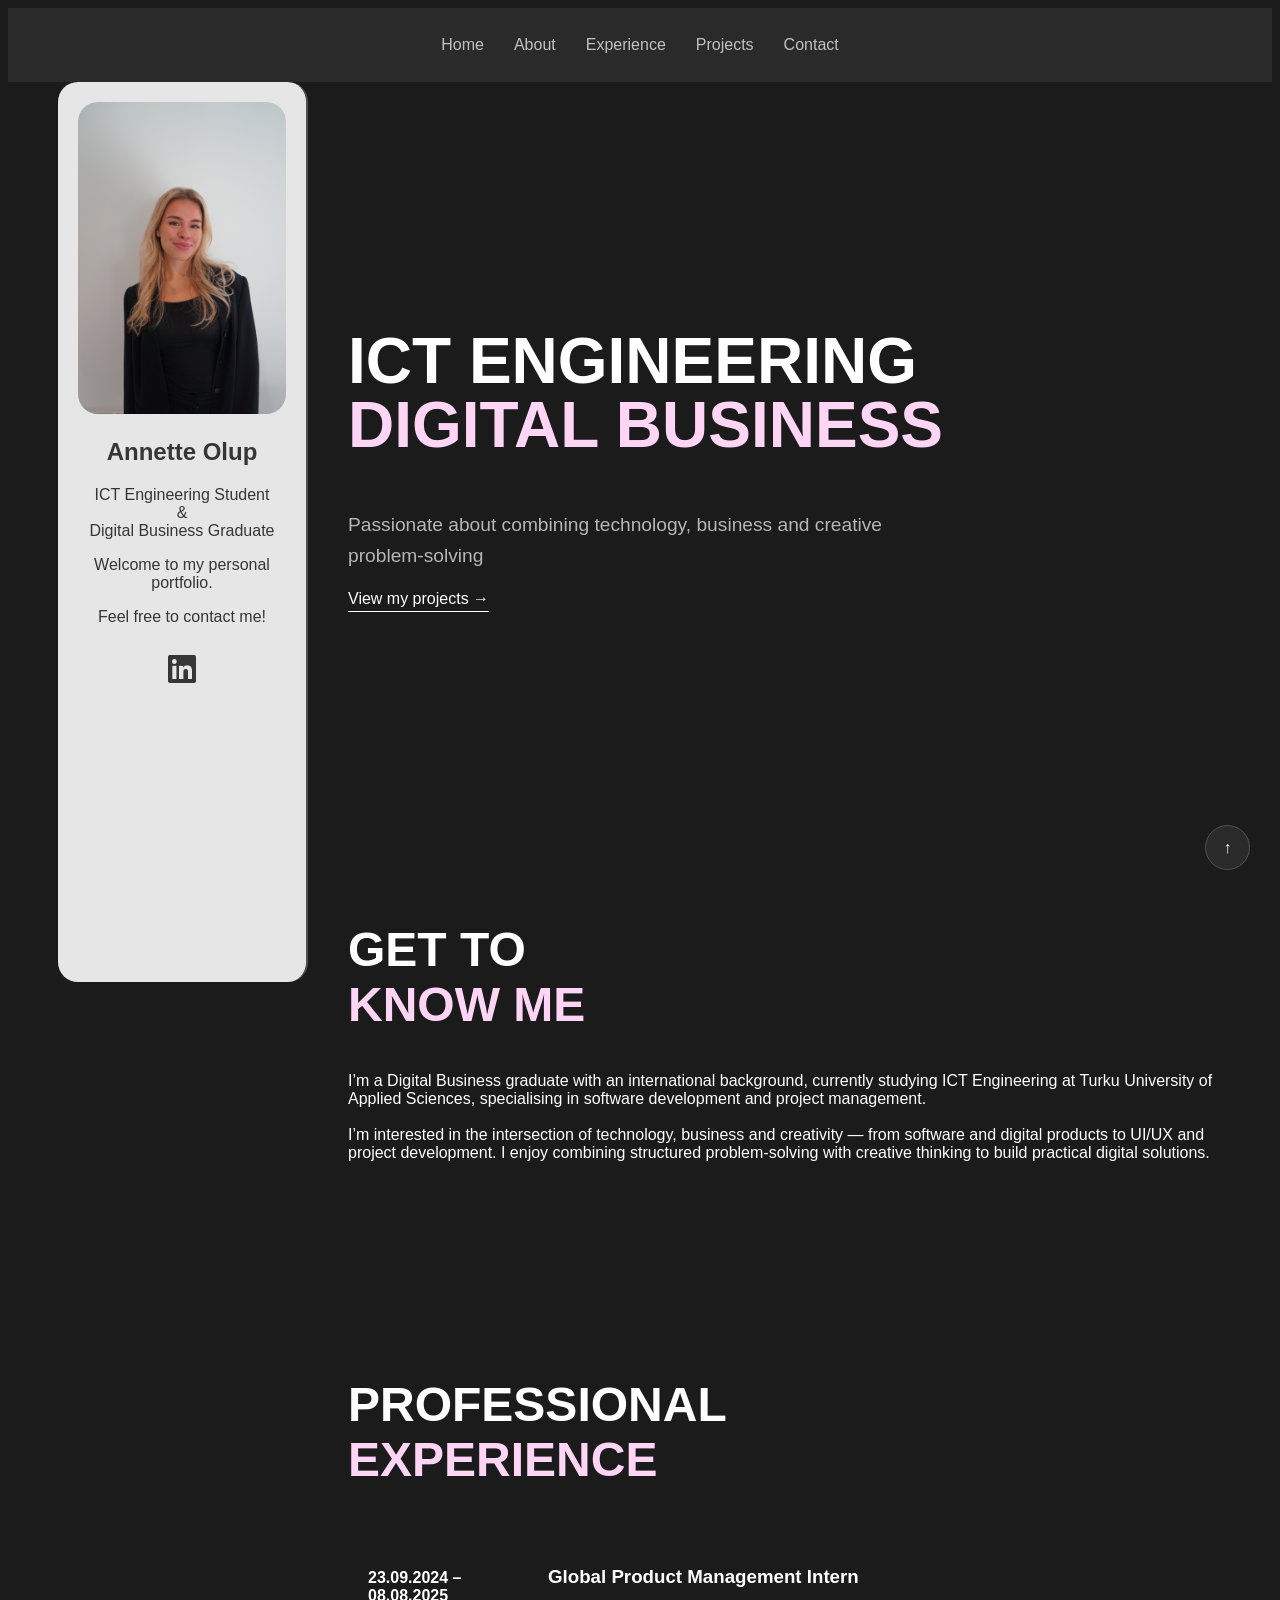
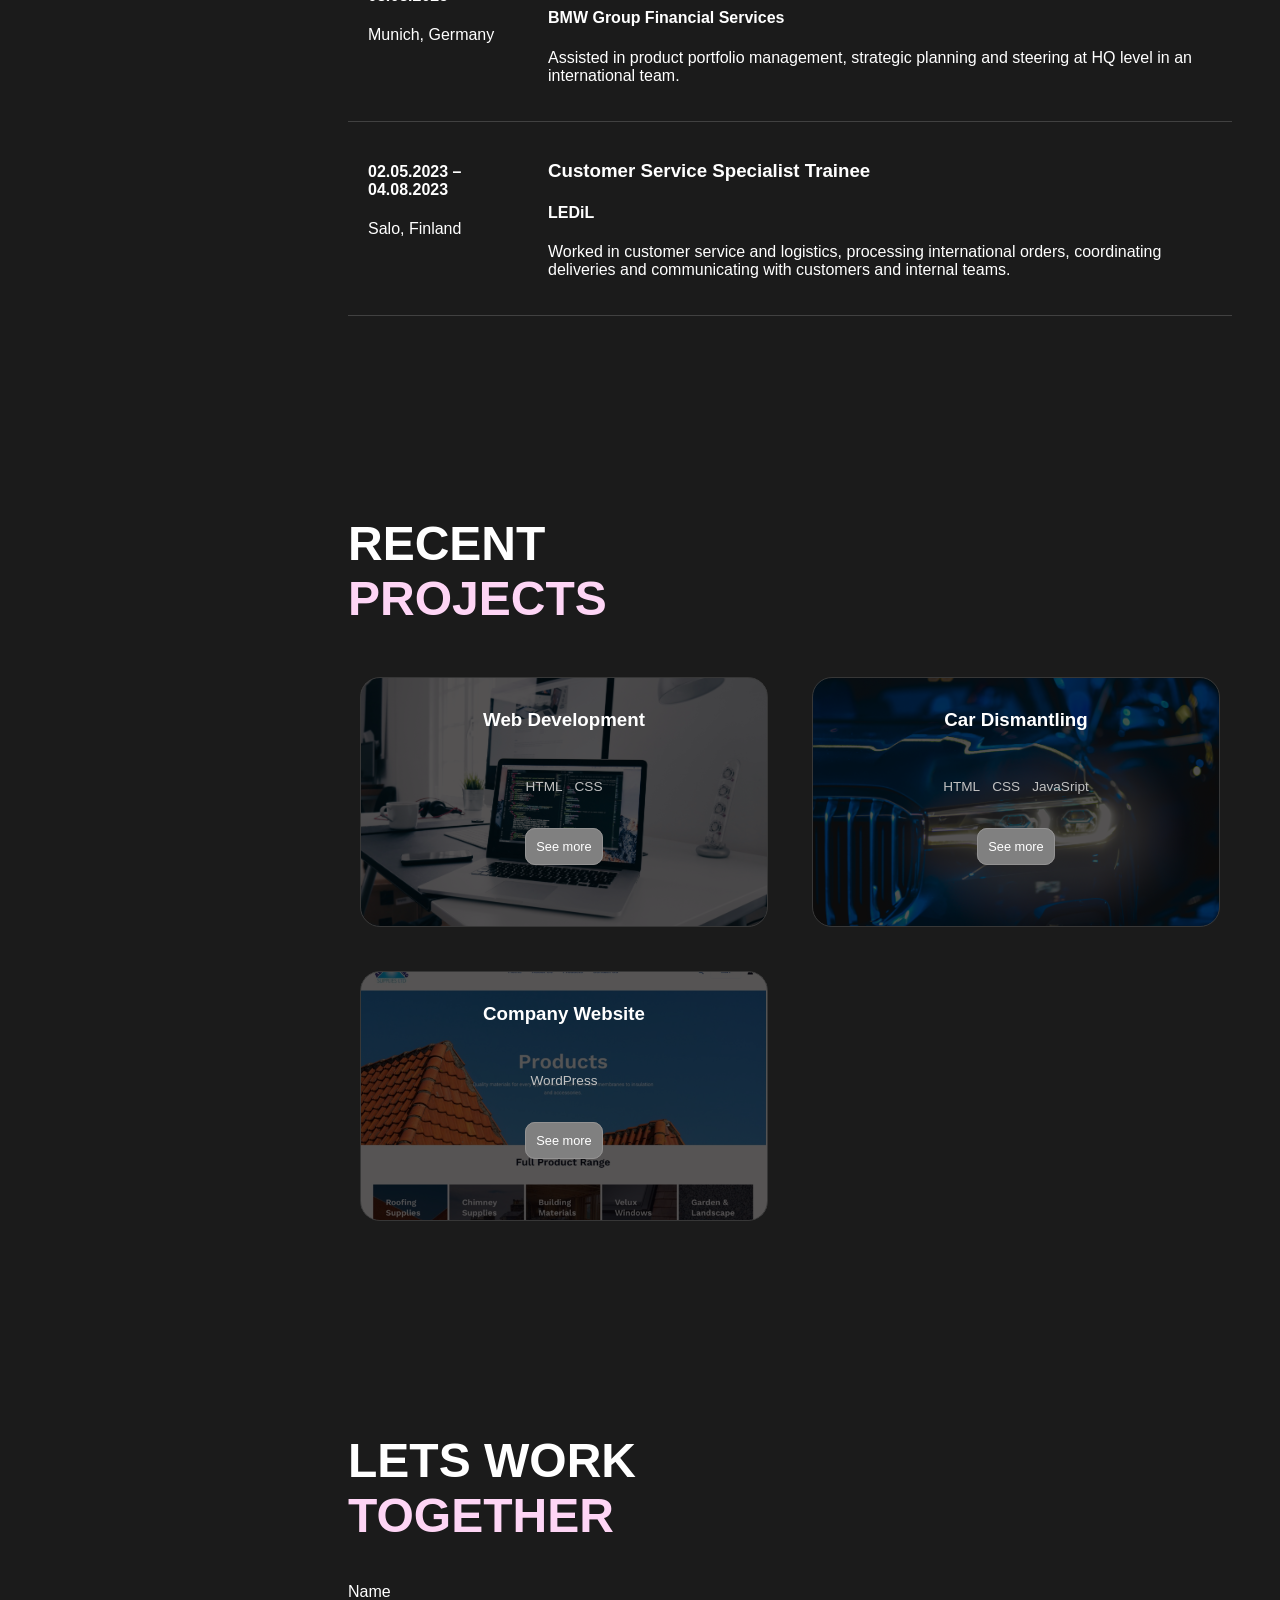
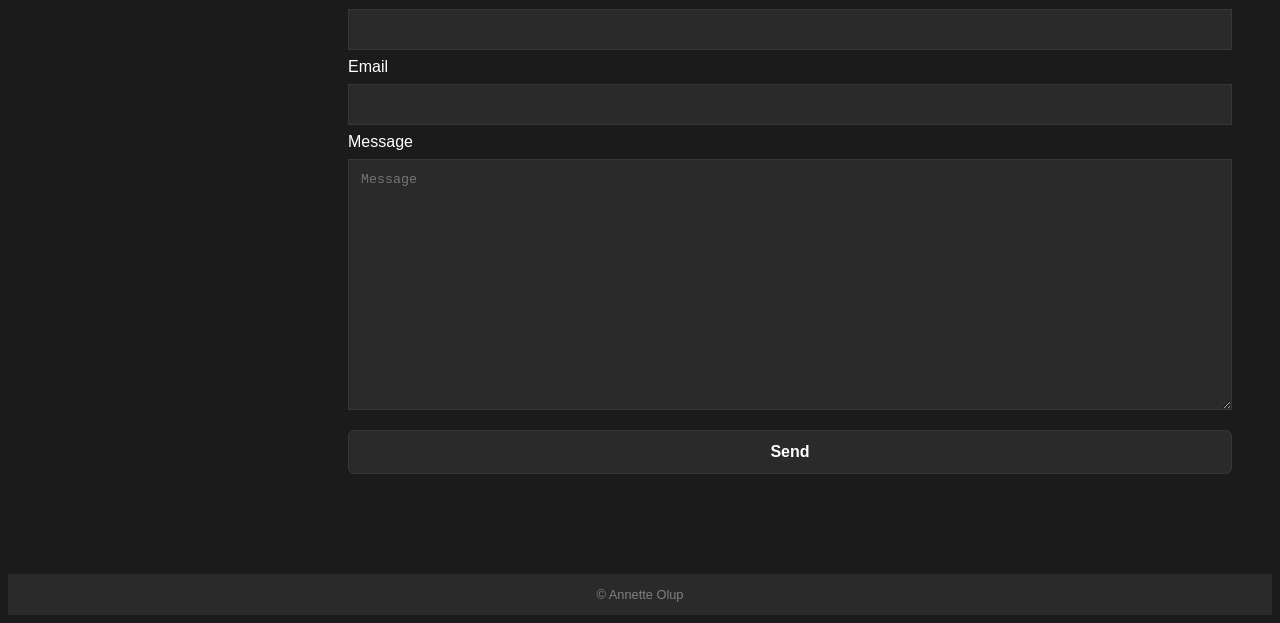
==== index.html @ d0892270 "fixed filename to index.html" ====
<!DOCTYPE html>

<html lang="en">

        <!--improve meta description and add icon to tab-->
<head>

    <meta charset="UTF-8">
    <meta name="viewport" content="width=device-width, initial-scale=1.0">
    <title>Annette's Portfolio</title>
    <meta name="description" content="Annette's Personal portfolio; software engineering and digital business">
    <link rel="stylesheet" href="CSS_Personalportfolio.css">
    <!-- font awesome -->
    <link rel="stylesheet" href="https://cdnjs.cloudflare.com/ajax/libs/font-awesome/6.5.2/css/all.min.css">
    <!-- <link rel="icon" href=""> -->
</head>


    <body>

        <header>
            <nav class="navbar">
                <ul class = "list">
                    <li class = "item"><a href="#home">Home</a></li>
                    <li class = "item"><a href="#about">About</a></li>
                    <li class = "item"><a href="#experience">Experience</a></li>
                    <li class = "item"><a href="#projects">Projects</a></li>
                    <li class = "item"><a href="#contact">Contact</a></li>
                </ul>
            </nav>
        </header>




        <!--fixed block left side-->
        
        <aside class="sidebar">
                
                <div class="profile">
                    
                    <img src="profilepic.jpg" alt="Annette Olup">
                    <h2>Annette Olup</h2>
                    <p>ICT Engineering Student <br>&<br>Digital Business Graduate</p>
                    <p>Welcome to my personal portfolio.</p>
                    <p>Feel free to contact me! </p>

                    <!-- linkedin link -->
                     <a href="https://www.linkedin.com/in/annette-olup-abb25b220/" 
                        class="linkedin-link" 
                        target="_blank" 
                        rel="noopener noreferrer"
                        aria-label="LinkedIn">
                        <i class="fa-brands fa-linkedin"></i>
                    </a>

                </div>
        </aside>



        
        <main>
            
            <!-- HOME --> 
            
            <section id="home" class="section home">
                
                <div class="title-text">

                    <h1>
                        <span class="ict-title">ICT ENGINEERING</span><br>
                        <span class="business-title">DIGITAL BUSINESS</span>
                    </h1>
                    
                    <p>Passionate about combining technology, business and creative
                        problem-solving</p>

                    <a href="#projects" class="text-link">View my projects →</a>
                </div>

                <!-- insert image somewhere here later, or some type of filler --> 

            </section>
            

           

            <!-- ABOUT--> 
            
            <section id="about" class="section about">
                    <h2 class="about-h2">
                    <span class="about-get-to">GET TO</span><br>
                    <span class="about-know-me">KNOW ME</span>
                </h2>
                    <p> I’m a Digital Business graduate with an international background, currently studying ICT Engineering at Turku University of Applied Sciences, specialising in software development and project management.
                       <br>
                       <br>
                        I’m interested in the intersection of technology, business and creativity — from software and digital products to UI/UX and project development. I enjoy combining structured problem-solving with creative thinking to build practical digital solutions.
                    </p>
            </section>


            <!-- EXPERIENCE--> 
            <section id="experience" class="section experience">
                <h2 class="experience-h2">
                    <span class="experience-my">PROFESSIONAL</span><br>
                    <span class="experience-experiences">EXPERIENCE</span>
                </h2>

                    <div class="experience-item"> 
                        <div>
                            <h4>23.09.2024 – 08.08.2025</h4>
                            <p>Munich, Germany</p>
                        </div>

                        <div>
                            <h3>Global Product Management Intern</h3>
                            <h4>BMW Group Financial Services</h4>
                            <p>
                                Assisted in product portfolio management, strategic planning
                                and steering at HQ level in an international team.
                            </p>
                        </div>
                    </div>
                    
                    <div class="experience-item">
                        <div>
                            <h4>02.05.2023 – 04.08.2023</h4>
                            <p>Salo, Finland</p>
                        </div>

                        <div>
                            <h3>Customer Service Specialist Trainee</h3>
                            <h4>LEDiL</h4>
                            <p>
                                Worked in customer service and logistics, processing
                                international orders, coordinating deliveries and communicating
                                with customers and internal teams.
                            </p>
                        </div>
                    </div>

            </section>
            

            <!-- change this section to article if needed?-->
            <section id="projects" class="section projects">   
                <!-- PROJECTS-->
                <h2 class="projects-h2">
                    <span class="projects-recent">RECENT</span><br>
                    <span class="projects-projects">PROJECTS</span>
                </h2>

               <div class="project-container">
                    <div class="project-grid">
                        <article class="project-card" style="background-image: url(./webdev.jpg);">
                            <div class="project1">
                                <h3>Web Development</h3>
                                <div class="tags-area">
                                    <p class="project-tags"> HTML</p>
                                    <p class="project-tags"> CSS</p>
                                </div>
                                <a href="./Project1.html" class="btn">See more</a>
                            </div>
                        </article>
                    </div>
                    
                    <div class="project-grid">
                        <article class="project-card" style="background-image: url(./cardismantling.jpg);">
                            <h3> Car Dismantling</h3>
                            <div class="tags-area">
                                    <p class="project-tags"> HTML</p>
                                    <p class="project-tags"> CSS</p>
                                    <p class="project-tags"> JavaSript</p>
                                </div>
                            <a href="Project2.html" class="btn">See more </a>
                        </article>
                    </div>

                    <div class="project-grid">
                        <article class="project-card" style="background-image: url(./WordPress.jpg);">
                            <h3> Company Website</h3>
                            <div class="tags-area">
                                    <p class="project-tags"> WordPress</p>
                                </div>
                            <a href="Project3.html" class="btn">See more </a>
                        </article>
                    </div>

                    <!-- VOI LISÄTÄ WIX PROJEKTIN -->
                    <!-- VOI LISÄTÄ MARKKINOINTI PROJEKTEJA TRADENOMI -->
                </div> 
            </section> 
            


            <!-- CONTACT--> 
            <section id="contact" class="section contact">
                <h2 class="contact-h2">
                    <span class="contact-lets-work">LETS WORK</span><br>
                    <span class="contact-together">TOGETHER</span>
                </h2>
                <form action="/action_page.php">
                    <div class="form-group">
                    
                        <label for="name">Name</label>
                            <input type="text" id="name">

                        <label for="email">Email</label>
                            <input type="email" id="email" >

                        <label for="message">Message</label>
                            <!--<input type="text"><br>-->
                            <textarea id="message" name="message" rows="15" placeholder="Message"></textarea> 

                        <input class="form-send" type="submit" value="Send">
                        <!-- HOW TO CHANGE SEND BUTTON -->
                    </div>
                </form>
            </section>

        </main>

    
        
        <!-- BACK TO TOP BUTTON -->

        <a href="#home" class="back-to-top">↑</a>

        <footer>
            <p>© Annette Olup</p>
        <!--social links etc?-->
        <!--NAV?-->

        </footer>

    </body>

</html>

<!--check heading? should we go up one heafding, h3 to h2 etc.-->
---- CSS_Personalportfolio.css ----
/* do we need the * code here? lets see*/
*{
    box-sizing: border-box;
}

html{
    scroll-behavior: smooth;
}

body {
    display: grid;
    grid-template-columns: minmax(180px,300px) 1fr;
    grid-template-rows: auto 1fr auto;
    grid-template-areas:
        "navbar navbar"
        "sidebar main"
        "footer footer";

    background-color: rgb(27, 27, 27);
    font-family: Verdana, Geneva, Tahoma, sans-serif;
    color:white;

}

/* colors to be checked. effects such as half white half gray */

/* h1, h2, h3 {
    color:white;
} */


header {
    grid-area: navbar;
    padding: 12px;
    background-color: rgb(43, 42, 42);
}

.list{
    display: flex;
    justify-content: center;
    gap: 30px;
    padding: 0;
}
.navbar ul {
    list-style: none;
}

.navbar li a {
    color: rgb(193, 193, 193);
    text-decoration: none;

}

.title {
    padding: 12px;
}


aside {
    grid-area: sidebar;
    position: sticky;
    top: 0;
    height: 100vh;
}

.sidebar{
    background-color: rgb(230, 230, 230);
    border-right: 2px solid rgb(82, 82, 82);
    color: rgb(54, 54, 54);
    padding: 20px;
    border-radius: 20px;
    margin-left: 50px;
    /* SIDEBAR DETACHED FROM LEFT SIDE */
}

/* Linkedin link in aside*/
.linkedin-link{
    display: inline-block;
    margin-top: 10px;

    color: rgb(54, 54, 54);
    font-size: 2rem;

    transition: 0.2s ease;
}

.linkedin-link:hover{
    color: rgb(254, 213, 245);
}

.profile{
    text-align: center;
}
.profile img{
    max-width: 100%;
    border-radius: 20px;
}

main {
    grid-area: main;
}

.section{
    padding: 80px 40px;
    max-width: 1200px;
}

/* HERO*/
.home{
    min-height: 80vh;
    display: flex;
    flex-direction: column;
    justify-content: center;
}

.title-text h1{
    font-size: 4rem;
    line-height: 1;
    max-width: 800px;
}

.title-text p{
    color: rgb(182, 182, 182);
    font-size: 1.2rem;
    max-width: 600px;
    line-height: 1.6;
}
.ict-title{
    color: rgb(255, 255, 255);
}
.business-title{
    color: rgb(254, 213, 245);
}

.text-link{
    color: white;
    text-decoration: none;
    border-bottom: 1px solid white;
    padding-bottom: 4px;
    padding-top: 2px;
    transition: opacity 0.2s ease;
}

.text-link:hover{
    opacity: 0.6;
    /* hover color or not? */
}

.about-h2{
    font-size: 3rem;
}
.about-get-to{
    color: white;
}

.about-know-me{
    color: rgb(254, 213, 245);
}

.experience-h2{
    font-size: 3rem;
}

.experience-my{
    color: white;
}

.experience-experiences{
    color: rgb(254, 213, 245);
}

.experience-item{
    display: grid;
    grid-template-columns: 150px 1fr;
    gap: 30px;
    border-bottom: 1px solid rgb(65, 65, 65);
    padding: 20px;

}

.projects-h2{
    font-size: 3rem;
}

.projects-recent{
    color: white;
}

.projects-projects{
    color: rgb(254, 213, 245);
}

.project-container{
    display: grid;
    grid-template-columns: repeat(2, 1fr);
    gap: 20px;
}

.project-grid {
    width: auto;
}

.project-card{

    color: white;
    border: 1px solid rgb(55,55,55);
    background-color: rgb(43, 42, 42);
    text-align: center;

    transition: opacity 0.2s ease; 
    border-radius: 20px;
    padding: 12px 12px;
    padding-bottom: 25px;
    margin: 12px 12px;
    height: 250px;

    background-size: cover;
    background-position: center;
    background-repeat: no-repeat;

    background-image:-o-linear-gradient(rgba(0,0,0,0.6), rgba(0,0,0,0.6));
    background-blend-mode: overlay;
}

.project-card:hover{
    border-color: rgb(100,100,100);
}


.tags-area{
    display: flex;
    flex-wrap: wrap;
    gap: 8px 12px;
    margin-top: 15px;
    margin-bottom: 15px;
    padding: 15px;

    justify-content: center;
}
.project-tags{
    color: rgb(193, 193, 193);
    font-size: 0.85rem;

    /* flex: 1 1 calc(50% - 12px); */
}

.btn {
    border-radius: 10px;
    color: white;
    background-color:gray;
    border: 1px solid rgb(147, 146, 146);
    padding: 10px;
    font-size: 0.8rem;
    text-decoration: none;
    transition: opacity 0.2s ease;
}

/* CHECK TRANSITION, NOT WORKING? */

.btn:hover{
    background-color: rgb(254, 213, 245);
    color: rgb(54, 54, 54);
}


.contact-h2{
    font-size: 3rem;
}

.contact-lets-work{
    color: white;
}

.contact-together{
    color: rgb(254, 213, 245);
}

.form-group{
    display: flex;
    flex-direction: column;
    gap: 8px;
    margin-bottom: 20px;
}

.form-group input,
.form-group textarea{
    padding: 12px;
    background-color: rgb(43, 42, 42);
    border: 1px solid rgb(55,55,55);
    color: white;
}

.form-send{
    background-color: rgb(254, 213, 245);
    color: aliceblue;
    padding: 12px 24px;
    margin-top: 12px;
    border: none;
    border-radius: 6px;
    font-size: 1rem ;
    font-weight: bold; 
    /* width: fit-content; */
    transition: opacity 0.2s ease;
}

.form-send:hover{
    background-color: rgba(147, 146, 146, 0.403);
}

.back-to-top{
    position: fixed;
    right: 30px;
    bottom: 30px;

    width: 45px;
    height: 45px;

    display: flex;
    align-items: center;
    justify-content: center;

    background-color: rgb(43, 42, 42);
    color: white;

    border: 1px solid rgb(82, 82, 82);
    border-radius: 50%;

    text-decoration: none;
    font-size: 1.2rem;

    transition: 0.2s ease;

    font-size: 1rem;
}

.back-to-top:hover{
    background-color: rgb(254, 213, 245);
    color: rgb(54, 54, 54);
}

footer{
    grid-area: footer;
    color: grey;
    background-color: rgb(43, 42, 42);
    text-align: center;
    padding: 0px;
    font-size: 0.8rem;
}
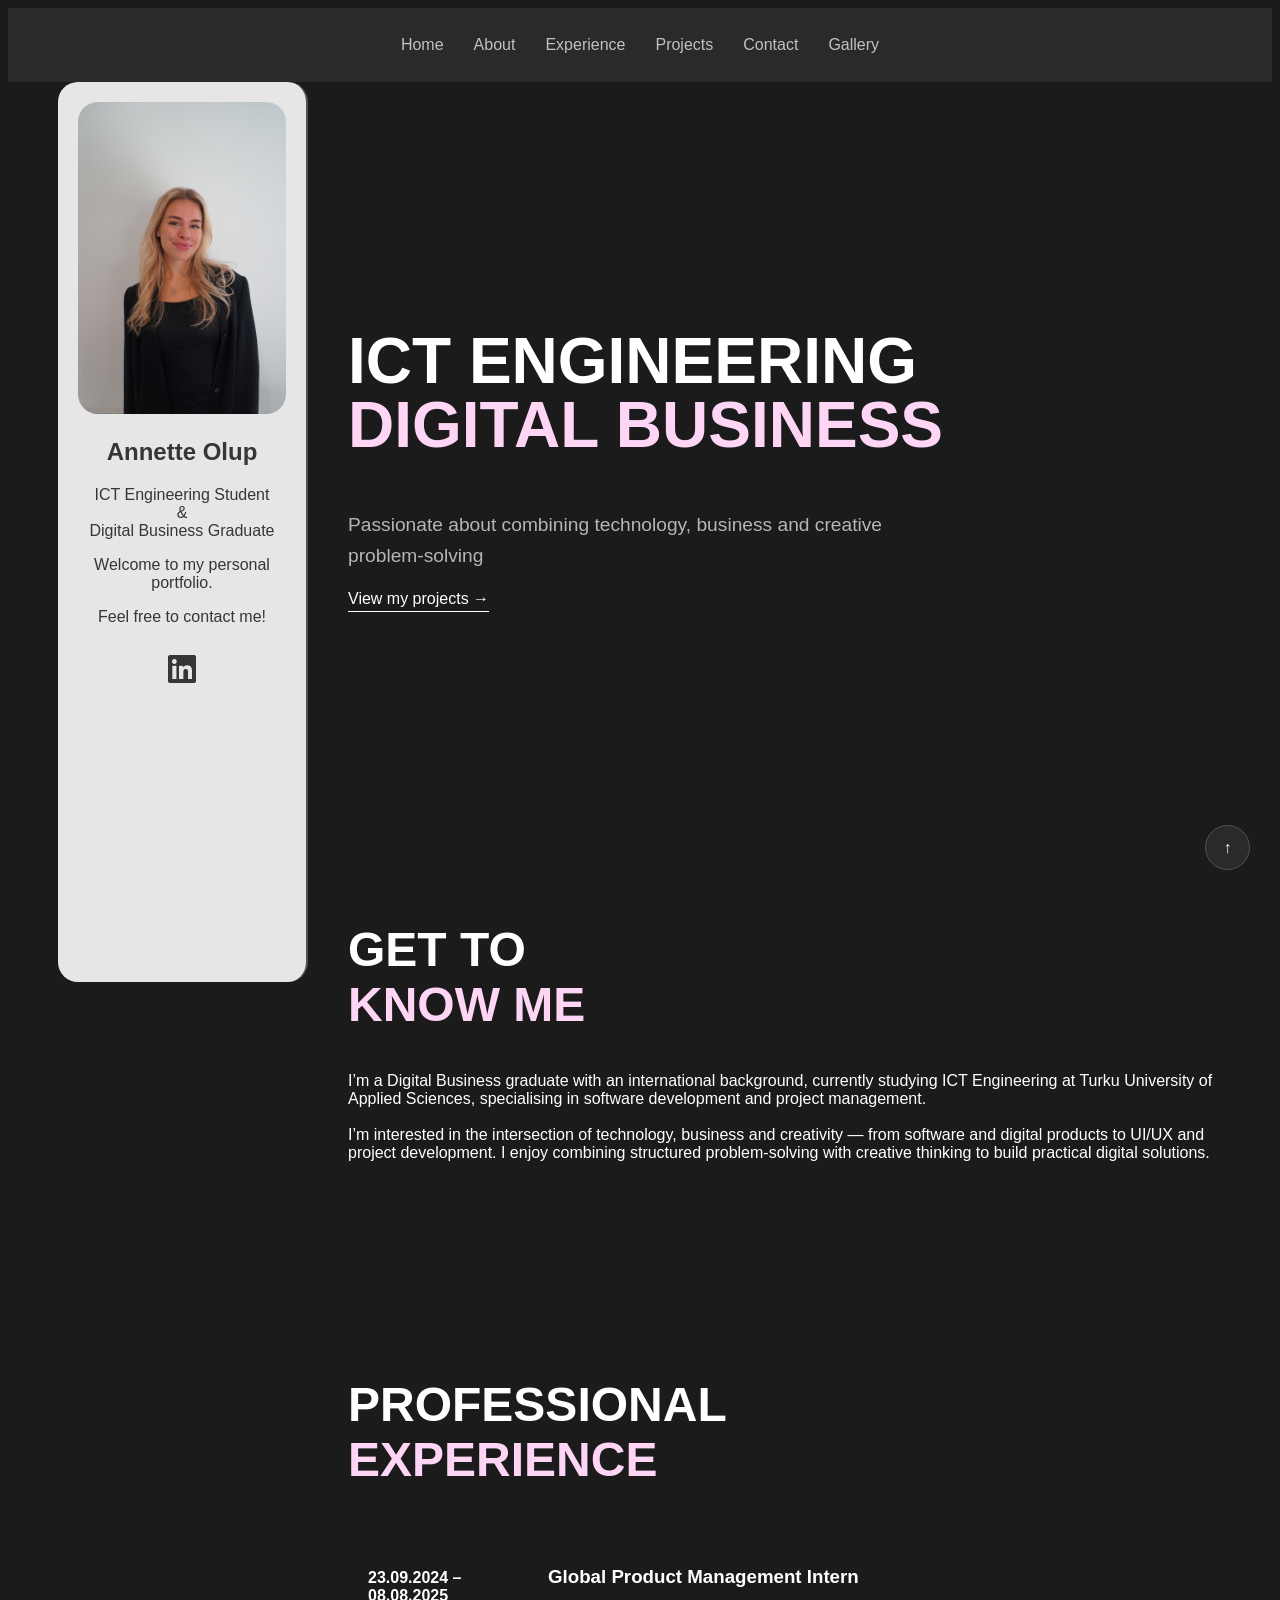
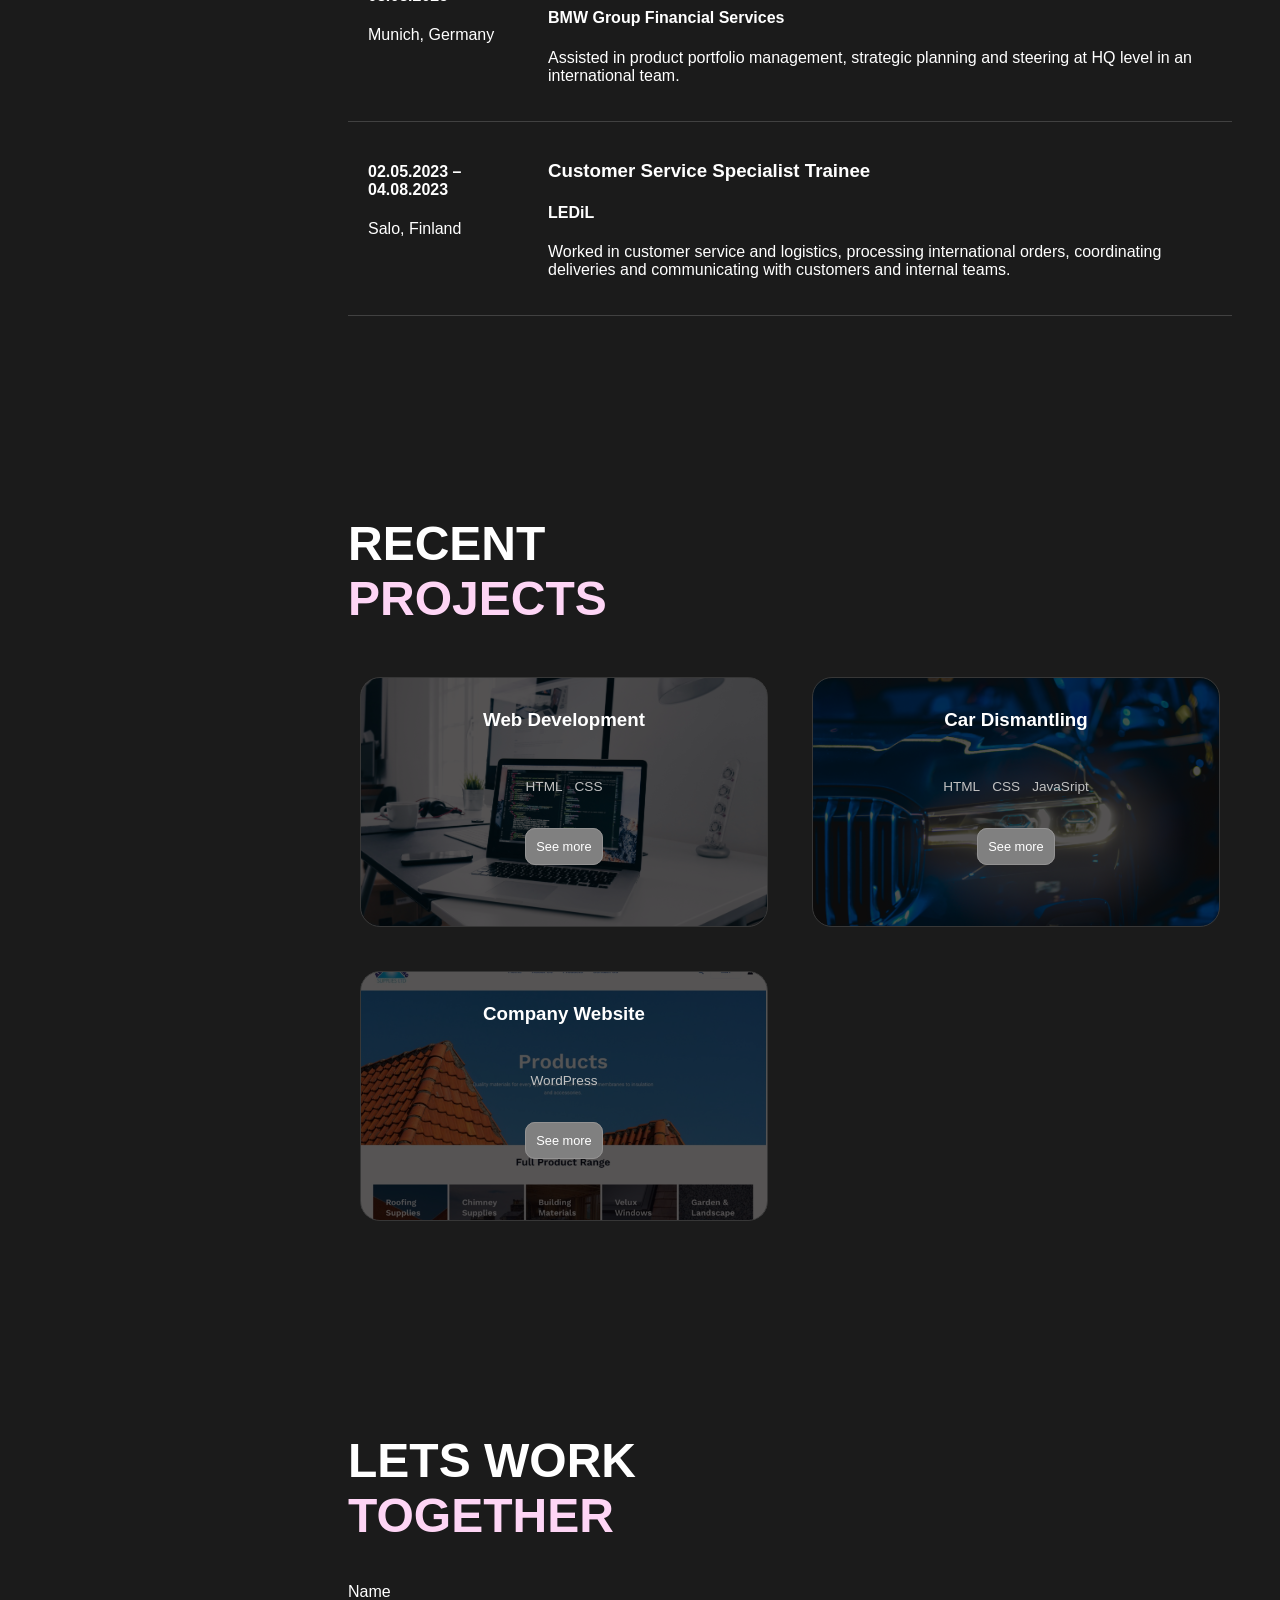
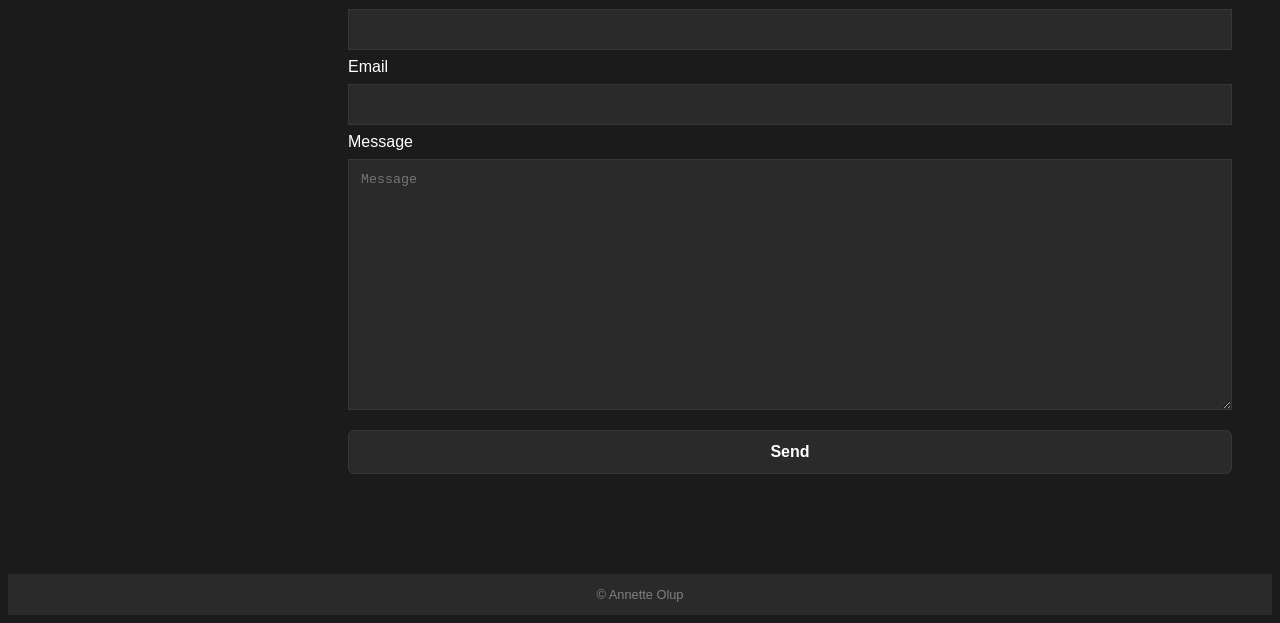
==== commit 9b55f35d: "gallery added" ====
--- a/index.html
+++ b/index.html
@@ -26,6 +26,7 @@
                     <li class = "item"><a href="#experience">Experience</a></li>
                     <li class = "item"><a href="#projects">Projects</a></li>
                     <li class = "item"><a href="#contact">Contact</a></li>
+                    <li class = "item"><a href="./gallery.html">Gallery</a></li>
                 </ul>
             </nav>
         </header>
--- a/CSS_Personalportfolio.css
+++ b/CSS_Personalportfolio.css
@@ -50,6 +50,10 @@
     color: rgb(193, 193, 193);
     text-decoration: none;
 
+}
+
+.navbar li a:hover{
+    color: rgb(254, 213, 245);
 }
 
 .title {
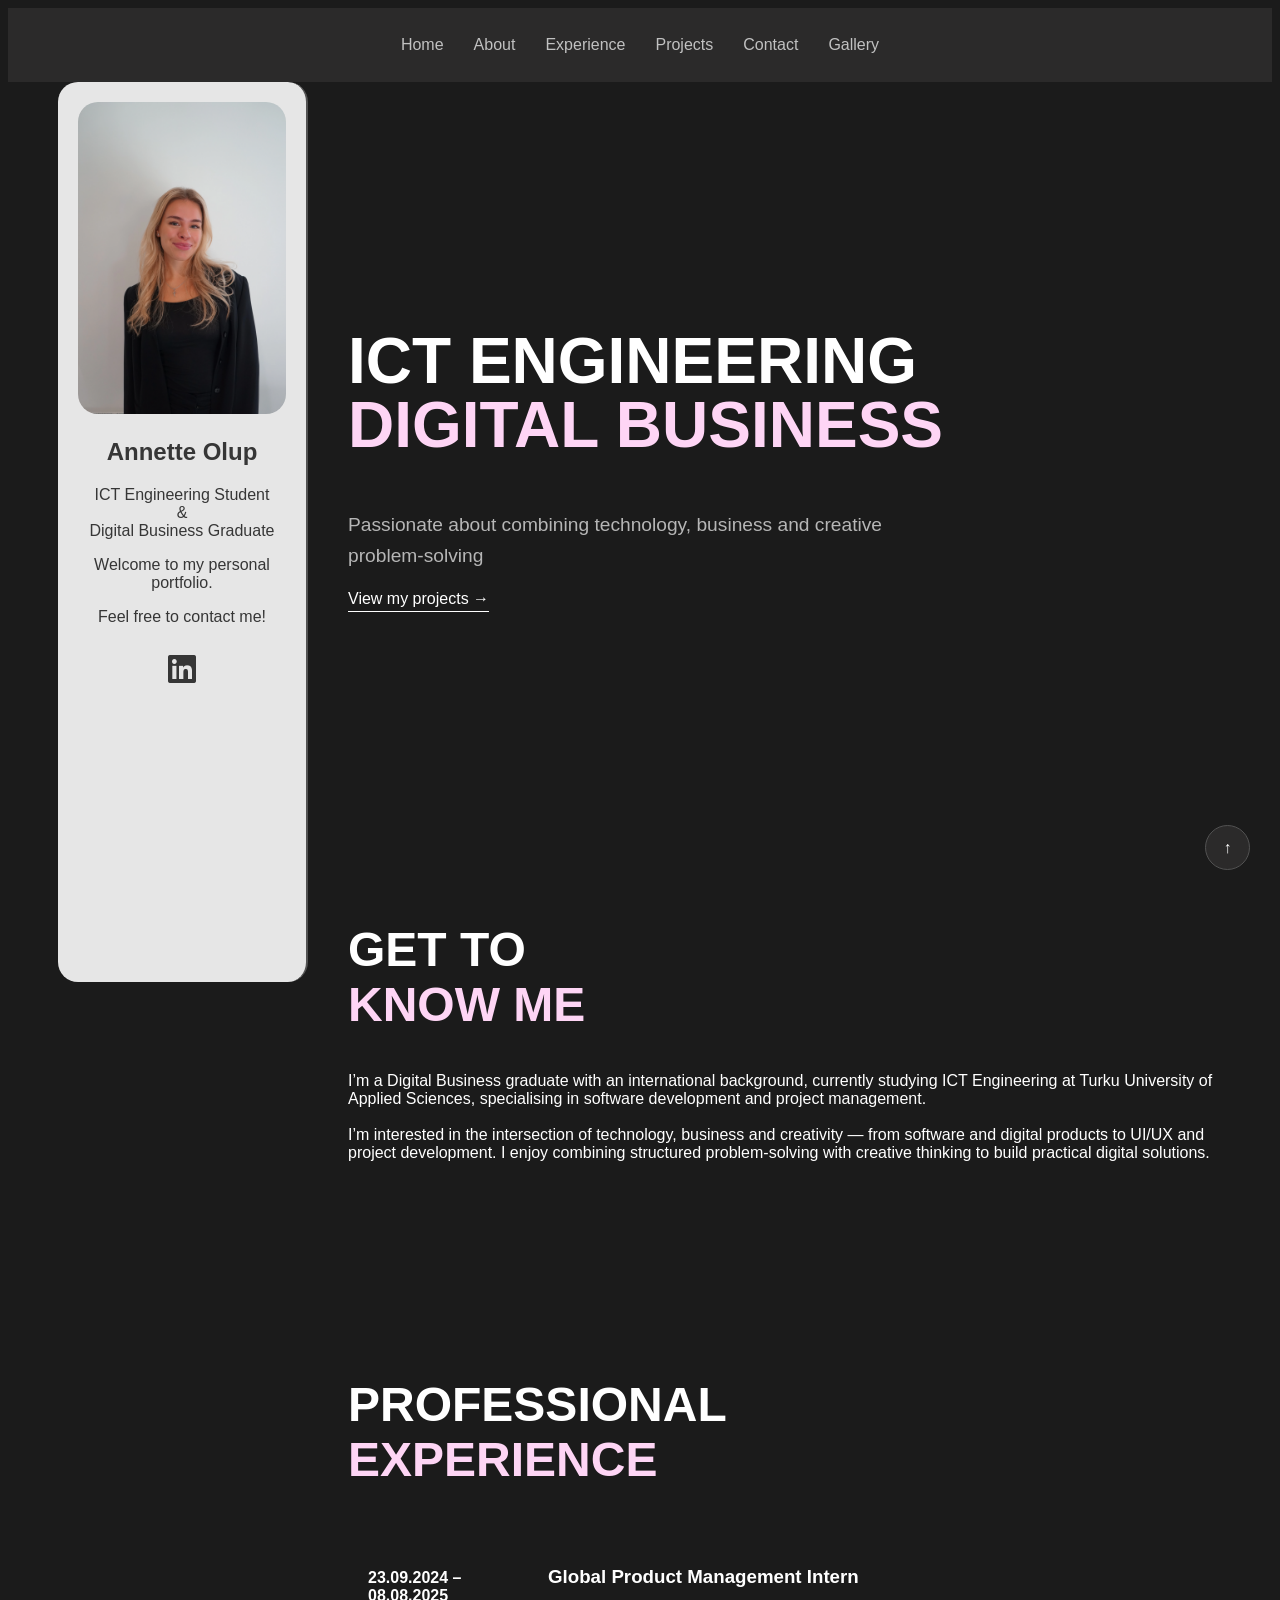
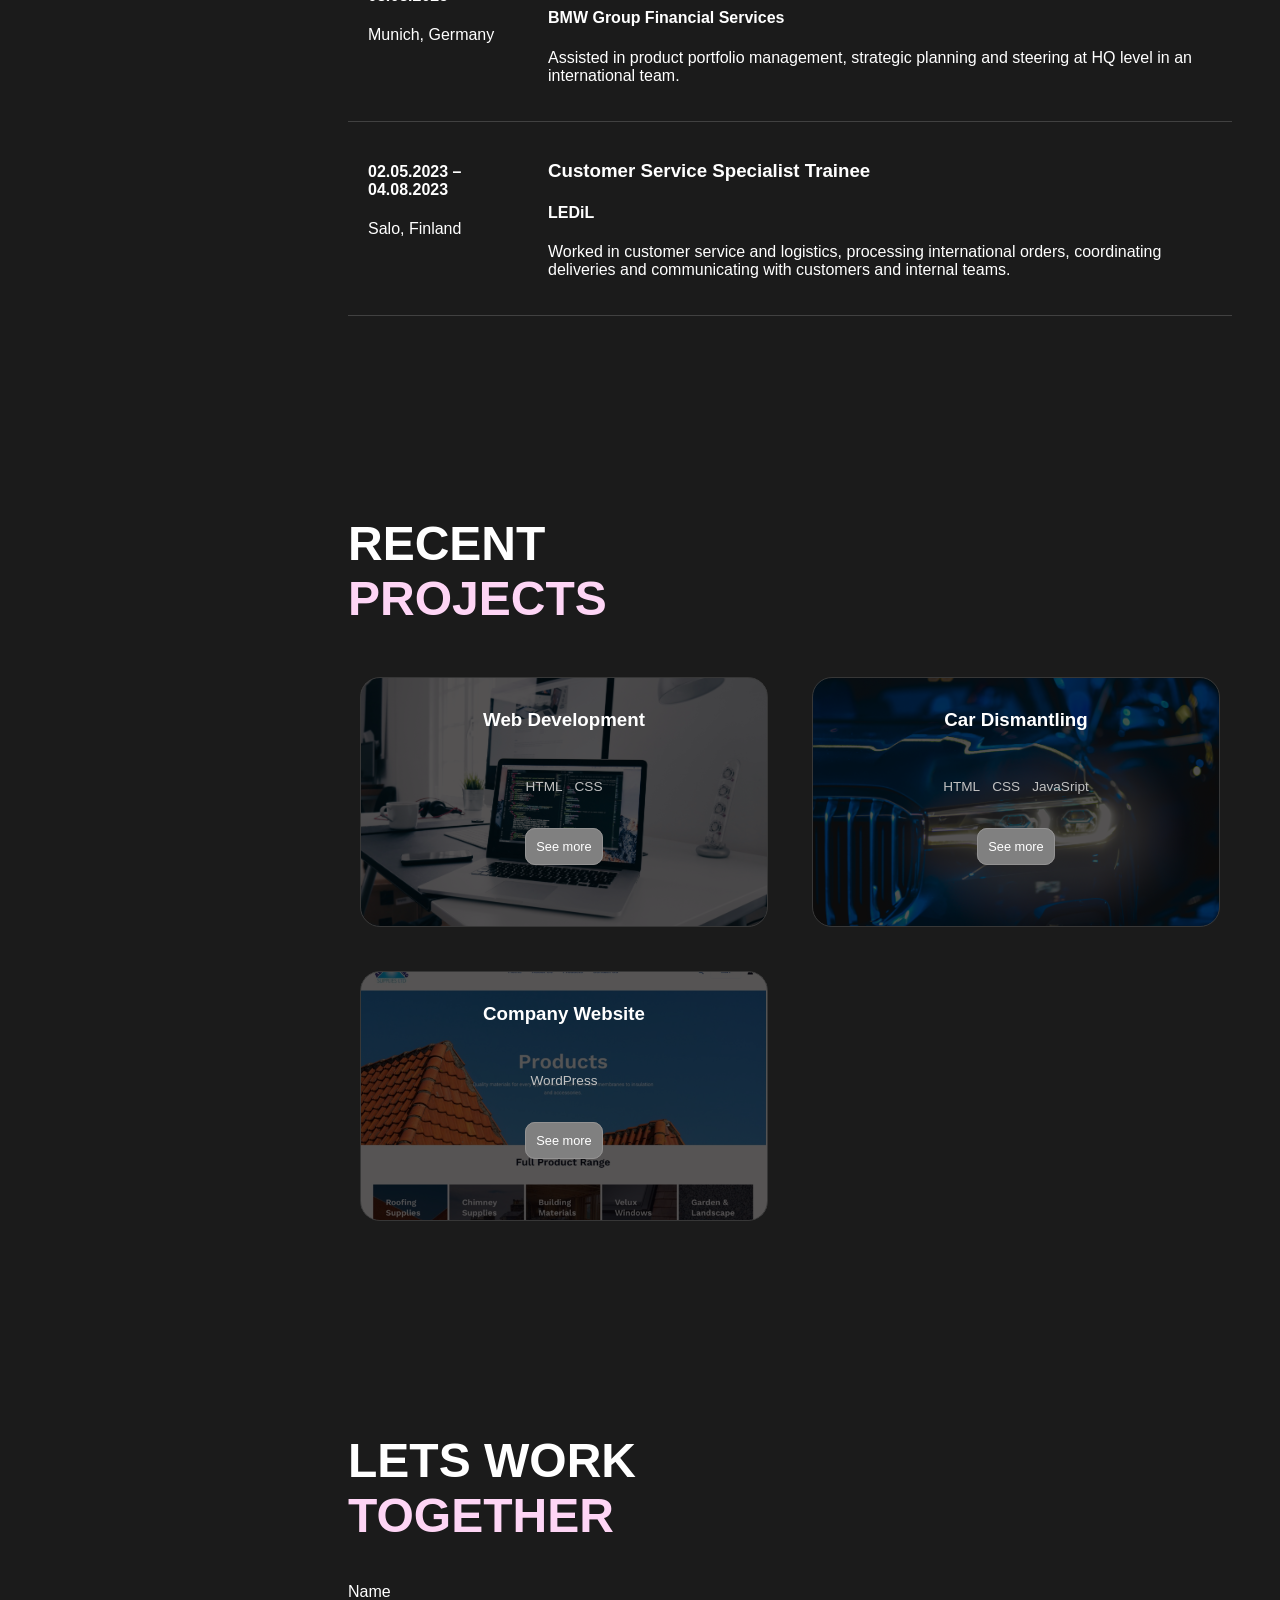
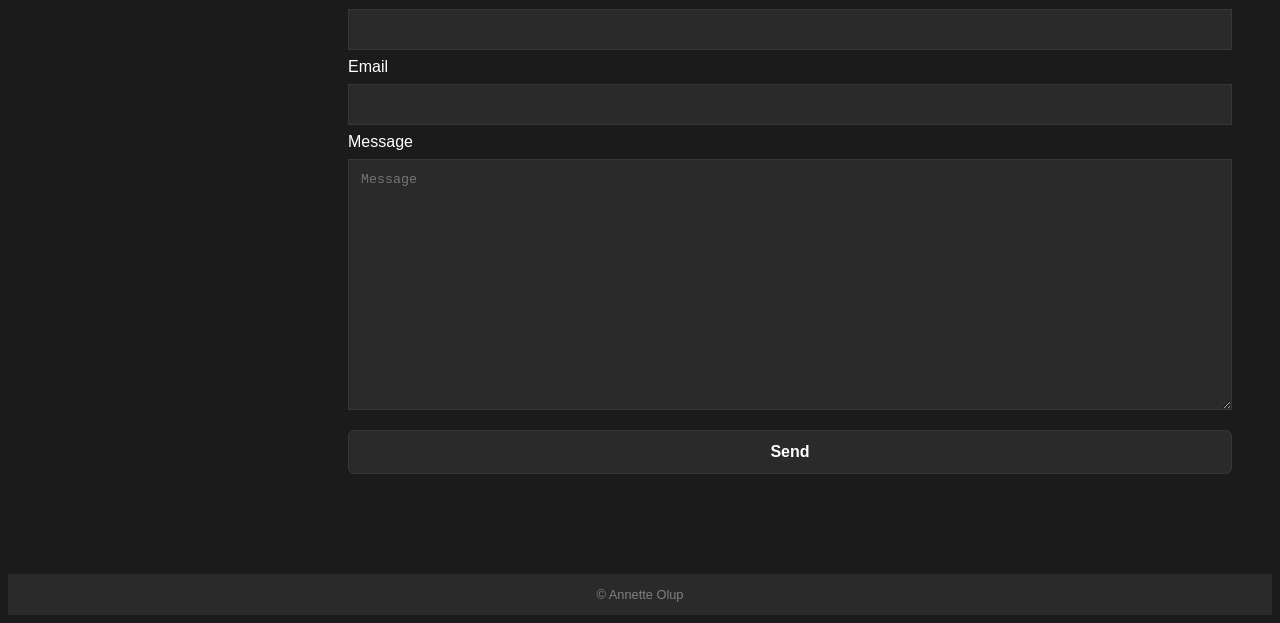
==== commit 15d2051d: "changed profile image to webp format and responsive css for gallery images" ====
--- a/index.html
+++ b/index.html
@@ -40,7 +40,7 @@
                 
                 <div class="profile">
                     
-                    <img src="profilepic.jpg" alt="Annette Olup">
+                    <img src="profilepic.webp" alt="Annette Olup - ICT Engineering Student & Digital Business Professional">
                     <h2>Annette Olup</h2>
                     <p>ICT Engineering Student <br>&<br>Digital Business Graduate</p>
                     <p>Welcome to my personal portfolio.</p>
